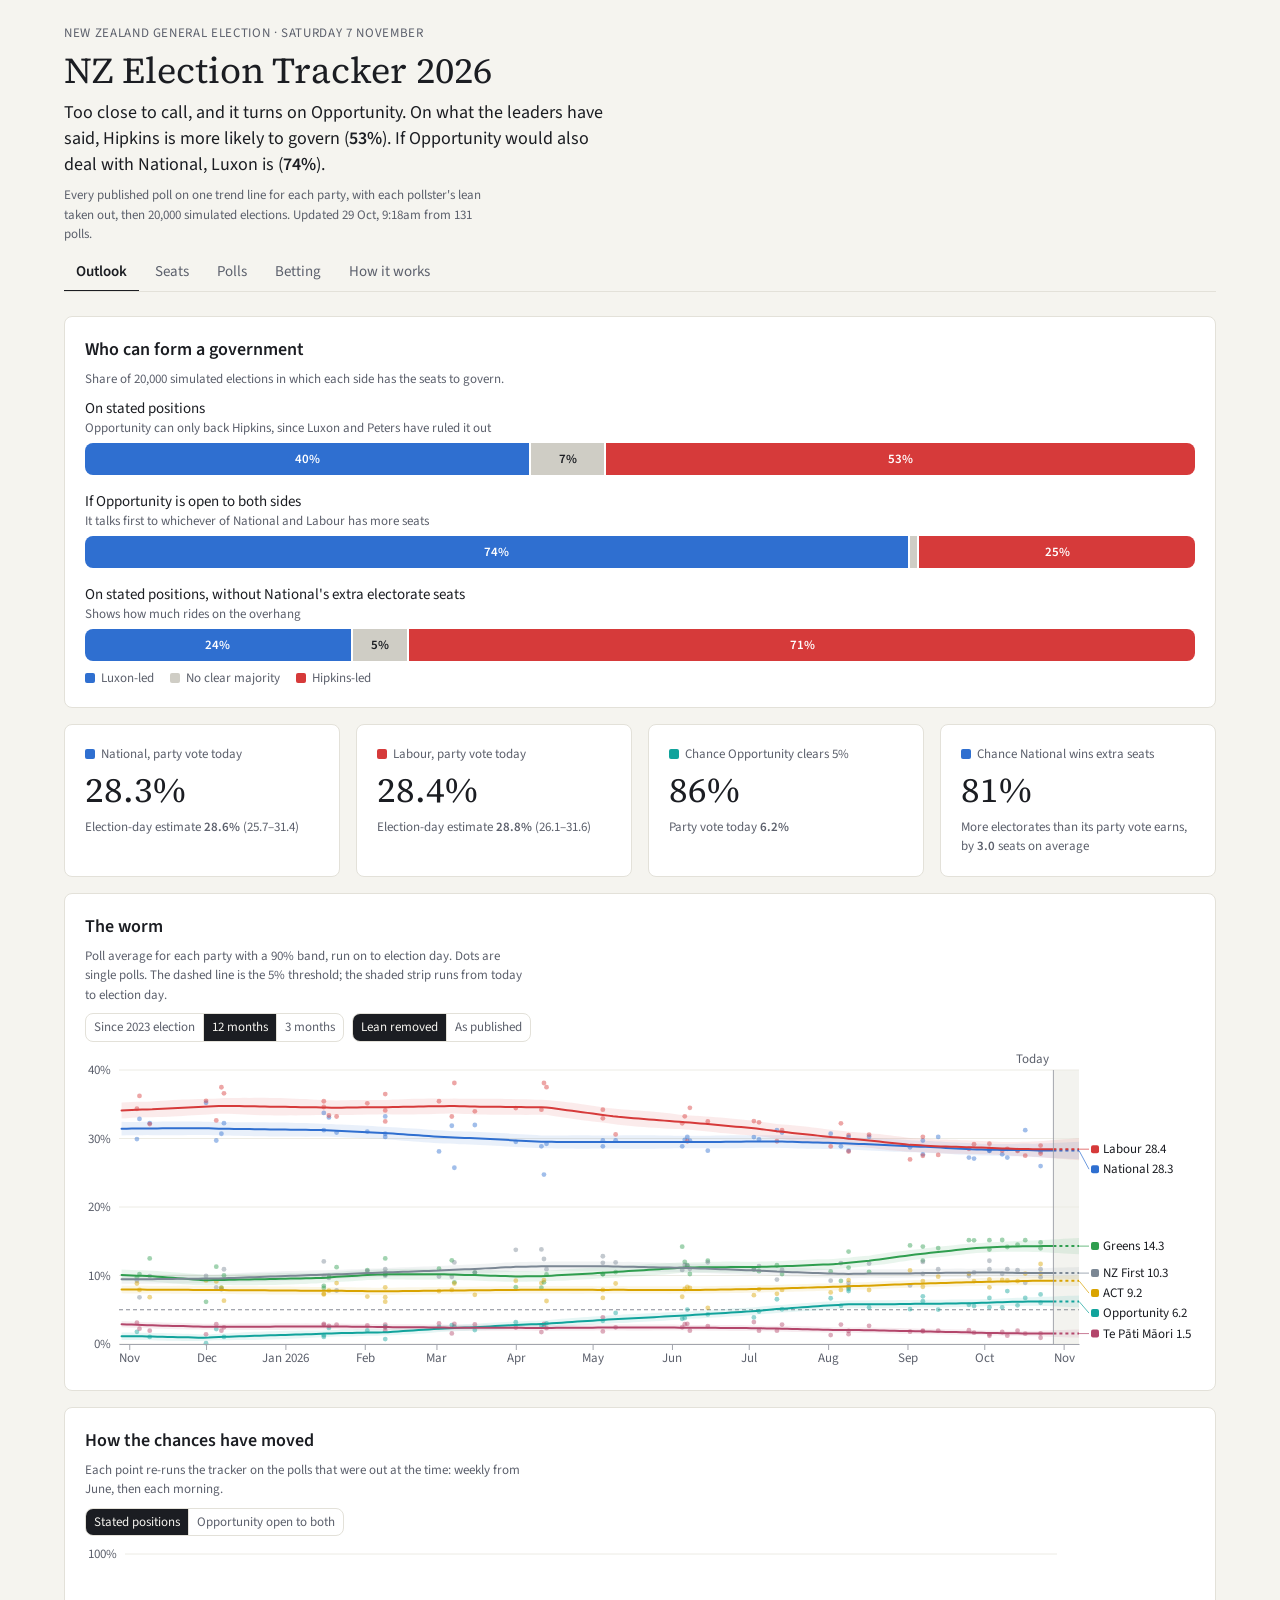
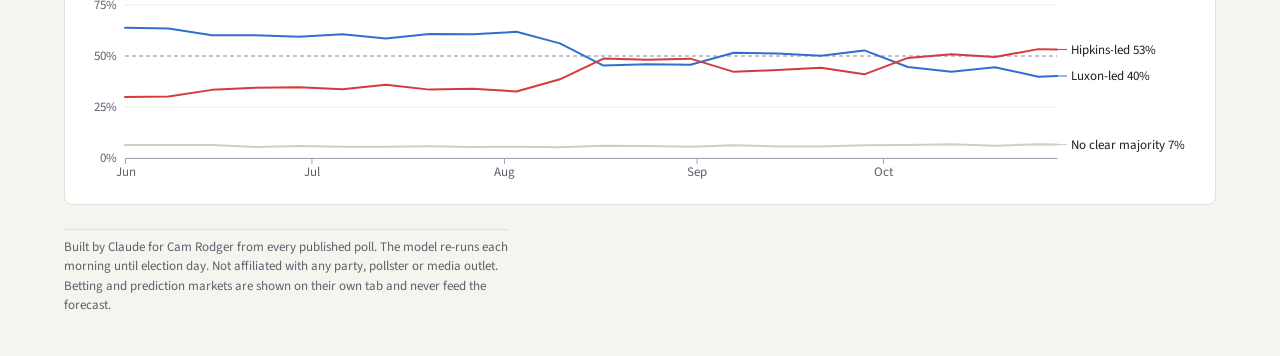
==== index.html @ 8f6030d0 "NZ Election Tracker 2026: standalone site Co-Authored-By: Claude Opus 5.5 <noreply@anthropic.com> Cl" ====
<!doctype html>
<html lang="en-NZ">
<head>
<meta charset="utf-8">
<meta name="viewport" content="width=device-width, initial-scale=1, viewport-fit=cover">
<title>NZ Election Tracker 2026</title>
<meta name="description" content="Every 2026 New Zealand poll on one trend line with each pollster's lean taken out, simulated seats including overhangs, and the chance each side can form a government.">
<meta property="og:title" content="NZ Election Tracker 2026">
<meta property="og:description" content="Every poll on one trend line, each pollster's lean taken out, and the chance each side can form a government.">
<meta property="og:type" content="website">
<meta name="theme-color" content="#f5f4ef" media="(prefers-color-scheme: light)">
<meta name="theme-color" content="#121316" media="(prefers-color-scheme: dark)">
<link rel="icon" href="favicon.svg" type="image/svg+xml">
<link rel="preload" href="assets/fonts/source-serif-4-latin-400-normal.woff2" as="font" type="font/woff2" crossorigin>
<link rel="stylesheet" href="assets/site.css">
</head>
<body>
<div class="nz">
  <header class="nz-head" id="top">
    <p class="nz-kicker">New Zealand general election · Saturday 7 November</p>
    <h1 class="nz-title">NZ Election Tracker 2026</h1>
    <p class="nz-take dash-skeleton" id="takeaway">
      <span data-tk="luxon" hidden>Luxon is favoured to stay prime minister, whichever way Opportunity goes.</span>
      <span data-tk="lean_l" hidden>Luxon is narrowly ahead, whichever way Opportunity goes.</span>
      <span data-tk="hipkins" hidden>Hipkins is favoured to become prime minister, whichever way Opportunity goes.</span>
      <span data-tk="lean_h" hidden>Hipkins is narrowly ahead, whichever way Opportunity goes.</span>
      <span data-tk="split_h" hidden>Too close to call, and it turns on Opportunity. On what the leaders have said, Hipkins is more likely to govern (<b data-draw="n" data-source="chances" data-field="chance" data-where="view=stated&amp;outcome=Hipkins-led" data-fmt="pct">—</b>). If Opportunity would also deal with National, Luxon is (<b data-draw="n" data-source="chances" data-field="chance" data-where="view=open&amp;outcome=Luxon-led" data-fmt="pct">—</b>).</span>
      <span data-tk="close" hidden>Neither side is clearly ahead.</span>
    </p>
    <p class="nz-meta">Every published poll on one trend line for each party, with each pollster's lean taken out, then <span data-draw="n" data-source="summary" data-field="value" data-where="metric=simulations" data-fmt="int">—</span> simulated elections. Updated <span data-draw="n" data-source="summary" data-field="value" data-where="metric=updated" data-fmt="text">—</span> from <span data-draw="n" data-source="summary" data-field="value" data-where="metric=polls_count" data-fmt="int">—</span> polls.</p>
    <nav class="nz-tabs" role="tablist" aria-label="Sections">
      <button type="button" role="tab" data-tab="outlook" aria-selected="true">Outlook</button>
      <button type="button" role="tab" data-tab="seats" aria-selected="false">Seats</button>
      <button type="button" role="tab" data-tab="polls" aria-selected="false">Polls</button>
      <button type="button" role="tab" data-tab="betting" aria-selected="false">Betting</button>
      <button type="button" role="tab" data-tab="method" aria-selected="false">How it works</button>
    </nav>
  </header>

  <section id="outlook" class="nz-panel" role="tabpanel" data-panel>
    <div class="nz-card" id="govern">
      <h2>Who can form a government</h2>
      <p class="nz-note">Share of <span data-draw="n" data-source="summary" data-field="value" data-where="metric=simulations" data-fmt="int">—</span> simulated elections in which each side has the seats to govern.</p>
      <div class="gb-rows">
        <div class="gb-row">
          <p class="gb-label">On stated positions<small>Opportunity can only back Hipkins, since Luxon and Peters have ruled it out</small></p>
          <div class="nz-chart ch-gb dash-skeleton" id="gb-stated" data-draw="govbar" data-view="stated" data-source="chances"></div>
        </div>
        <div class="gb-row">
          <p class="gb-label">If Opportunity is open to both sides<small>It talks first to whichever of National and Labour has more seats</small></p>
          <div class="nz-chart ch-gb dash-skeleton" id="gb-open" data-draw="govbar" data-view="open" data-source="chances"></div>
        </div>
        <div class="gb-row">
          <p class="gb-label">On stated positions, without National's extra electorate seats<small>Shows how much rides on the overhang</small></p>
          <div class="nz-chart ch-gb dash-skeleton" id="gb-nooverhang" data-draw="govbar" data-view="no_overhang" data-source="chances"></div>
        </div>
      </div>
      <p class="nz-legend"><span class="item"><span class="nz-sw" style="--c:var(--p-NAT)"></span>Luxon-led</span><span class="item"><span class="nz-sw"></span>No clear majority</span><span class="item"><span class="nz-sw" style="--c:var(--p-LAB)"></span>Hipkins-led</span></p>
    </div>

    <div class="nz-tiles">
      <div class="nz-card nz-tile" id="tile-nat">
        <p class="t-label"><span class="nz-sw" style="--c:var(--p-NAT)"></span><span>National, party vote today</span></p>
        <p class="t-num"><span data-draw="n" data-source="eday" data-field="now" data-where="party=NAT" data-fmt="share" data-fetchpriority="high">—</span></p>
        <p class="t-sub">Election-day estimate <b data-draw="n" data-source="eday" data-field="vote_mid" data-where="party=NAT" data-fmt="share">—</b> (<span data-draw="n" data-source="eday" data-field="vote_lo" data-where="party=NAT" data-fmt="dec1">—</span>–<span data-draw="n" data-source="eday" data-field="vote_hi" data-where="party=NAT" data-fmt="dec1">—</span>)</p>
      </div>
      <div class="nz-card nz-tile" id="tile-lab">
        <p class="t-label"><span class="nz-sw" style="--c:var(--p-LAB)"></span><span>Labour, party vote today</span></p>
        <p class="t-num"><span data-draw="n" data-source="eday" data-field="now" data-where="party=LAB" data-fmt="share" data-fetchpriority="high">—</span></p>
        <p class="t-sub">Election-day estimate <b data-draw="n" data-source="eday" data-field="vote_mid" data-where="party=LAB" data-fmt="share">—</b> (<span data-draw="n" data-source="eday" data-field="vote_lo" data-where="party=LAB" data-fmt="dec1">—</span>–<span data-draw="n" data-source="eday" data-field="vote_hi" data-where="party=LAB" data-fmt="dec1">—</span>)</p>
      </div>
      <div class="nz-card nz-tile" id="tile-top">
        <p class="t-label"><span class="nz-sw" style="--c:var(--p-OPP)"></span><span>Chance Opportunity clears <span data-draw="k" data-k="threshold" data-fmt="share0">—</span></span></p>
        <p class="t-num"><span data-draw="n" data-source="summary" data-field="value" data-where="metric=opp_over5" data-fmt="pct">—</span></p>
        <p class="t-sub">Party vote today <b data-draw="n" data-source="eday" data-field="now" data-where="party=OPP" data-fmt="share">—</b></p>
      </div>
      <div class="nz-card nz-tile" id="tile-overhang">
        <p class="t-label"><span class="nz-sw" style="--c:var(--p-NAT)"></span><span>Chance National wins extra seats</span></p>
        <p class="t-num"><span data-draw="n" data-source="summary" data-field="value" data-where="metric=nat_overhang_p" data-fmt="pct">—</span></p>
        <p class="t-sub">More electorates than its party vote earns, by <b data-draw="n" data-source="summary" data-field="value" data-where="metric=nat_overhang_mean" data-fmt="dec1">—</b> seats on average</p>
      </div>
    </div>

    <div class="nz-card" id="worm">
      <h2>The worm</h2>
      <p class="nz-note">Poll average for each party with a <span data-draw="k" data-k="band" data-fmt="pct">—</span> band, run on to election day. Dots are single polls. The dashed line is the <span data-draw="k" data-k="threshold" data-fmt="share0">—</span> threshold; the shaded strip runs from today to election day.</p>
      <div class="nz-ctrls">
        <div class="nz-seg" role="group" aria-label="Time range"><button type="button" data-set="range=all">Since 2023 election</button><button type="button" data-set="range=12m">12 months</button><button type="button" data-set="range=3m">3 months</button></div>
        <div class="nz-seg" role="group" aria-label="Poll dots"><button type="button" data-set="pollview=adjusted">Lean removed</button><button type="button" data-set="pollview=published">As published</button></div>
      </div>
      <div class="nz-chart ch-worm dash-skeleton" id="worm-chart" data-draw="worm" data-source="trend polls eday"></div>
    </div>

    <div class="nz-card" id="history">
      <h2>How the chances have moved</h2>
      <p class="nz-note">Each point re-runs the tracker on the polls that were out at the time: weekly from June, then each morning.</p>
      <div class="nz-ctrls">
        <div class="nz-seg" role="group" aria-label="View"><button type="button" data-set="hv=stated">Stated positions</button><button type="button" data-set="hv=open">Opportunity open to both</button></div>
      </div>
      <div class="nz-chart ch-hist dash-skeleton" id="history-chart" data-draw="hist" data-source="history"></div>
    </div>
  </section>

  <section id="seats" class="nz-panel" role="tabpanel" data-panel hidden>
    <div class="nz-grid">
      <div class="nz-card" id="party-seats">
        <h2>Seats each party wins</h2>
        <p class="nz-note">Most likely number, with the range that covers <span data-draw="k" data-k="band" data-fmt="pct">—</span> of simulations.</p>
        <div class="nz-chart ch-seats dash-skeleton" id="seats-chart" data-draw="seats" data-source="eday"></div>
        <p class="nz-note">National wins the most seats in <b data-draw="n" data-source="summary" data-field="value" data-where="metric=nat_most_seats" data-fmt="pct">—</b> of simulations and Labour in <b data-draw="n" data-source="summary" data-field="value" data-where="metric=lab_most_seats" data-fmt="pct">—</b>, yet National beats Labour on the party vote in only <b data-draw="n" data-source="summary" data-field="value" data-where="metric=nat_more_votes" data-fmt="pct">—</b>. Its electorate seats make the difference.</p>
      </div>
      <div class="nz-card" id="blocs">
        <h2>Can either side get to a majority?</h2>
        <p class="nz-note">Most likely seats for each side. The whisker covers <span data-draw="k" data-k="band" data-fmt="pct">—</span> of simulations; the dashed line is the most likely majority, <b data-draw="n" data-source="summary" data-field="value" data-where="metric=maj_mid" data-fmt="int">—</b> seats.</p>
        <div class="bloc-row">
          <p class="bloc-label">National, ACT and NZ First</p>
          <div class="nz-chart ch-bloc dash-skeleton" id="bloc-right" data-draw="bloc" data-side="right" data-source="summary"></div>
        </div>
        <div class="bloc-row">
          <p class="bloc-label">Labour, Greens and Te Pāti Māori, with Opportunity on top</p>
          <div class="nz-chart ch-bloc dash-skeleton" id="bloc-left" data-draw="bloc" data-side="left" data-source="summary"></div>
        </div>
        <p class="nz-note">National, ACT and NZ First have a majority on their own in <b data-draw="n" data-source="summary" data-field="value" data-where="metric=right_alone" data-fmt="pct">—</b> of simulations; Labour, the Greens and Te Pāti Māori in <b data-draw="n" data-source="summary" data-field="value" data-where="metric=left_alone" data-fmt="pct">—</b>. In <b data-draw="n" data-source="summary" data-field="value" data-where="metric=opp_decides" data-fmt="pct">—</b>, Opportunity's seats decide it.</p>
      </div>
    </div>

    <div class="nz-card" id="votes">
      <h2>Party vote on election day</h2>
      <p class="nz-note">Today's trend, then the election-day estimate, which adds what past polls have missed. Low and high cover <span data-draw="k" data-k="band" data-fmt="pct">—</span> of simulations.</p>
      <div class="nz-tw">
        <table class="nz-t t-votes" data-source="eday" data-row-key="party" data-need="vote_mid" data-sort="vote_mid:desc">
          <thead><tr><th data-field="name">Party</th><th data-field="now" data-fmt="share">Today</th><th data-field="vote_mid" data-fmt="share">Election day</th><th data-field="vote_lo" data-fmt="share">Low</th><th data-field="vote_hi" data-fmt="share">High</th><th data-field="seats_mid" data-fmt="int">Seats</th></tr></thead>
          <tbody data-draw="rows"></tbody>
        </table>
      </div>
    </div>

    <div class="nz-grid">
      <div class="nz-card" id="parliament">
        <h2>How big parliament could be</h2>
        <p class="nz-note">Most likely <b data-draw="n" data-source="summary" data-field="value" data-where="metric=total_mid" data-fmt="int">—</b> seats (<span data-draw="n" data-source="summary" data-field="value" data-where="metric=total_lo" data-fmt="int">—</span>–<span data-draw="n" data-source="summary" data-field="value" data-where="metric=total_hi" data-fmt="int">—</span>). Overhang seats add to the usual total, which lifts the number needed for a majority.</p>
        <div class="nz-chart ch-parl dash-skeleton" id="parliament-chart" data-draw="parl" data-source="parliament summary"></div>
      </div>
      <div class="nz-card" id="overhang">
        <h2>The overhang</h2>
        <p class="nz-text">National is on track to win <b data-draw="n" data-source="summary" data-field="value" data-where="metric=nat_elec_mid" data-fmt="int">—</b> electorates (<span data-draw="n" data-source="summary" data-field="value" data-where="metric=nat_elec_lo" data-fmt="int">—</span>–<span data-draw="n" data-source="summary" data-field="value" data-where="metric=nat_elec_hi" data-fmt="int">—</span>). In <b data-draw="n" data-source="summary" data-field="value" data-where="metric=nat_overhang_p" data-fmt="pct">—</b> of simulations that is more seats than its party vote earns. It keeps the extra seats, <b data-draw="n" data-source="summary" data-field="value" data-where="metric=nat_overhang_mean" data-fmt="dec1">—</b> on average, and parliament grows.</p>
        <p class="nz-text">Te Pāti Māori does the same in <b data-draw="n" data-source="summary" data-field="value" data-where="metric=tpm_overhang_p" data-fmt="pct">—</b> of simulations, by <b data-draw="n" data-source="summary" data-field="value" data-where="metric=tpm_overhang_mean" data-fmt="dec1">—</b> seats on average.</p>
        <p class="nz-text">It matters. On stated positions Luxon's chance is <b data-draw="n" data-source="chances" data-field="chance" data-where="view=stated&amp;outcome=Luxon-led" data-fmt="pct">—</b> with National's extra seats and <b data-draw="n" data-source="chances" data-field="chance" data-where="view=no_overhang&amp;outcome=Luxon-led" data-fmt="pct">—</b> without them.</p>
      </div>
    </div>

    <div class="nz-card" id="maori">
      <h2>Māori electorates</h2>
      <p class="nz-note">Chance each party wins the seat. No seat polls are published here, so these are the tracker's own judgement from the 2023 results, this year's candidates and local reporting, moved together with Te Pāti Māori's party vote.</p>
      <div class="nz-tw">
        <table class="nz-t t-maori" data-source="maori" data-row-key="seat">
          <thead><tr><th data-field="seat">Electorate</th><th data-field="TPM" data-fmt="pct">Te Pāti Māori</th><th data-field="LAB" data-fmt="pct">Labour</th><th data-field="GRN" data-fmt="pct">Greens</th><th data-field="TTT" data-fmt="pct">Te Tai Tokerau Party</th><th data-field="IND" data-fmt="pct">Independent</th></tr></thead>
          <tbody data-draw="rows"></tbody>
        </table>
      </div>
    </div>

    <div class="nz-card" id="close-seats">
      <h2>General electorates in play</h2>
      <p class="nz-note">Seats where National's chance of winning is between <span data-draw="k" data-k="close_lo" data-fmt="pct">—</span> and <span data-draw="k" data-k="close_hi" data-fmt="pct">—</span>. Each starts from its 2023 result and moves with the swing between National and Labour; a published local poll is blended in.</p>
      <div class="nz-tw">
        <table class="nz-t t-close" data-source="close_seats" data-row-key="seat">
          <thead><tr><th data-field="seat">Electorate</th><th data-field="held_2023">Won in 2023 by</th><th data-field="national_chance" data-fmt="pct">National's chance</th><th data-field="local_poll">Local poll</th></tr></thead>
          <tbody data-draw="rows"></tbody>
        </table>
      </div>
    </div>
  </section>

  <section id="polls" class="nz-panel" role="tabpanel" data-panel hidden>
    <div class="nz-card" id="latest">
      <h2>Latest polls</h2>
      <p class="nz-note">Party vote as published, before any lean is taken out. Where a sample size was not published, the tracker assumes <span data-draw="k" data-k="default_n" data-fmt="int">—</span>.</p>
      <div class="nz-tw">
        <table class="nz-t t-latest" data-source="latest" data-row-key="poll">
          <thead><tr><th data-field="pollster">Pollster</th><th data-field="fieldwork">Fieldwork</th><th data-field="sample" data-fmt="int">Sample</th><th data-field="NAT" data-fmt="num">Nat</th><th data-field="LAB" data-fmt="num">Lab</th><th data-field="GRN" data-fmt="num">Grn</th><th data-field="NZF" data-fmt="num">NZF</th><th data-field="ACT" data-fmt="num">ACT</th><th data-field="OPP" data-fmt="num">TOP</th><th data-field="TPM" data-fmt="num">TPM</th></tr></thead>
          <tbody data-draw="rows"></tbody>
        </table>
      </div>
    </div>
    <div class="nz-card" id="leans">
      <h2>How each pollster leans</h2>
      <p class="nz-note">Points each pollster runs above (+) or below (−) the others for each party, with recent polls counting more. These are taken out before a poll goes into the trend. Pollsters with few recent polls are pulled towards zero.</p>
      <div class="nz-tw">
        <table class="nz-t t-leans" data-source="leans_wide" data-row-key="pollster">
          <thead><tr><th data-field="pollster">Pollster</th><th data-field="NAT" data-fmt="signed">Nat</th><th data-field="LAB" data-fmt="signed">Lab</th><th data-field="GRN" data-fmt="signed">Grn</th><th data-field="NZF" data-fmt="signed">NZF</th><th data-field="ACT" data-fmt="signed">ACT</th><th data-field="OPP" data-fmt="signed">TOP</th><th data-field="recent_polls" data-fmt="int">Recent polls</th></tr></thead>
          <tbody data-draw="rows"></tbody>
        </table>
      </div>
    </div>
  </section>

  <section id="betting" class="nz-panel" role="tabpanel" data-panel hidden>
    <div class="nz-card" id="markets">
      <h2>Betting and prediction markets</h2>
      <p class="nz-text">Kept apart from the forecast and never blended into it. A price counts here only if it is a bookmaker's fixed-odds price, with the bookmaker's margin taken out, or a prediction market or exchange with at least <b data-draw="k" data-k="min_traded" data-fmt="usd">—</b> traded and no more than <b data-draw="k" data-k="max_gap" data-fmt="int">—</b> cents between the buy and sell price.</p>
      <p class="nz-text" data-mk="none" hidden>Nothing checked passes that test yet, so there is no market price to set against the tracker. The thin markets are listed so you can see what people are posting, but they are not used.</p>
      <p class="nz-text" data-mk="some" hidden><b data-draw="n" data-source="market_count" data-field="counted" data-fmt="int">—</b> of the markets checked pass that test and are marked as counted below. The rest are listed but not used.</p>
      <div class="nz-tw">
        <table class="nz-t t-markets" data-source="markets" data-row-key="market,venue">
          <thead><tr><th data-field="market">Market</th><th data-field="venue">Where</th><th data-field="reading">Reading</th><th data-field="traded_usd" data-fmt="usd">Traded</th><th data-field="counted">Counted</th><th data-field="reason">Why</th><th data-field="checked" data-fmt="date">Checked</th></tr></thead>
          <tbody data-draw="rows"></tbody>
        </table>
      </div>
    </div>
  </section>

  <section id="method" class="nz-panel" role="tabpanel" data-panel hidden>
    <div class="nz-card" id="how">
      <h2>How the tracker works</h2>
      <ol class="nz-steps">
        <li><h3>Every poll goes in</h3><p>All published party-vote polls since the 2023 election: 1News-Verian, RNZ-Reid Research, Taxpayers' Union-Curia, Roy Morgan, Talbot Mills, The Post-Freshwater and Anacta. A poll is placed at the middle of its fieldwork, and bigger samples count for a little more.</p></li>
        <li><h3>Each pollster's lean comes out</h3><p>Every pollster runs a little high or low for some parties. The tracker measures each one against the others over the past 16 months, with recent polls counting more, and takes it out. The middle is set mainly by 1News-Verian, RNZ-Reid Research and Curia, with the others counting for a little less, so no single pollster decides where the line sits.</p></li>
        <li><h3>One line per party</h3><p>Each party's support is treated as something that drifts from day to day. The tracker draws the line that best fits every poll at once, and how fast a party's support has really been moving decides how hard one new poll can pull the line. The band shows how sure it is.</p></li>
        <li><h3>Allowing for the polls being wrong together</h3><p>In 2017, 2020 and 2023 the final polls as a group missed some parties by a few points, and the Greens tended to poll above their result. The election-day estimates build in misses of that size, shared by every pollster, plus a small correction for the Greens. A miss for National tends to come with the opposite miss for Labour.</p></li>
        <li><h3>Running the election</h3><p>The tracker then runs the election <span data-draw="n" data-source="summary" data-field="value" data-where="metric=simulations" data-fmt="int">—</span> times. Each run draws a party vote for every party, settles the electorates, applies the <span data-draw="k" data-k="threshold" data-fmt="share0">—</span> threshold (a party that wins an electorate is in regardless), shares out the seats with the Sainte-Laguë formula the Electoral Commission uses, and keeps any overhang seats.</p></li>
        <li><h3>Electorates</h3><p>Each general electorate starts from its 2023 result and moves with the national swing between National and Labour, with room for local surprises. Where a local poll has been published (Hutt South, Ōtaki, Waitaki, West Coast-Tasman, Mount Albert, Auckland Central) it is blended in. Auckland Central is treated as National against the Greens. The Māori electorates use the tracker's own judgement, since no seat polls are published there.</p></li>
        <li><h3>Who can govern</h3><p>National, ACT and NZ First are counted as one side; Labour, the Greens and Te Pāti Māori as the other. Luxon and Peters have both ruled out working with Opportunity, so on stated positions Opportunity can only help Hipkins. The second view relaxes that: Opportunity talks first to whichever of National and Labour has more seats. The third view is the first with National's extra electorate seats taken away, to show how much rides on them.</p></li>
        <li><h3>What it cannot see</h3><p>A late swing after the last polls, a big change in who turns out, and coalition talks that break from what the leaders have said. The electorate part is the simplest piece: it works from 2023 margins, and the redrawn boundaries for this election move some seats in ways it only roughly allows for.</p></li>
      </ol>
    </div>
    <div class="nz-card" id="sources">
      <h2>Sources</h2>
      <ul class="nz-links">
        <li><a href="https://en.wikipedia.org/wiki/Opinion_polling_for_the_2026_New_Zealand_general_election" target="_blank" rel="noopener">Opinion polling for the 2026 New Zealand general election</a>, checked against each pollster's release as reported by 1News, RNZ, The Post, the Taxpayers' Union, Roy Morgan and Talbot Mills.</li>
        <li><a href="https://www.electionresults.govt.nz/electionresults_2023/" target="_blank" rel="noopener">2023 general election official results</a>, Electoral Commission.</li>
        <li>Market prices from the Polymarket and Kalshi market pages, on the date shown against each.</li>
      </ul>
    </div>
  </section>

  <footer class="nz-foot">
    <p>Built by Claude for Cam Rodger from every published poll. The model re-runs each morning until election day. Not affiliated with any party, pollster or media outlet. Betting and prediction markets are shown on their own tab and never feed the forecast.</p>
  </footer>
</div>

<script src="assets/d3.min.js"></script>
<script src="assets/dash.js"></script>
<script src="assets/page.js"></script>
</body>
</html>
---- assets/site.css ----
@font-face{font-family:"Source Sans 3";font-style:normal;font-weight:400;font-display:swap;src:url(fonts/source-sans-3-latin-400-normal.woff2) format("woff2");unicode-range:U+0000-00FF,U+0131,U+0152-0153,U+02BB-02BC,U+02C6,U+02DA,U+02DC,U+0304,U+0308,U+0329,U+2000-206F,U+2074,U+20AC,U+2122,U+2191,U+2193,U+2212,U+2215,U+FEFF,U+FFFD}
@font-face{font-family:"Source Sans 3";font-style:normal;font-weight:400;font-display:swap;src:url(fonts/source-sans-3-latin-ext-400-normal.woff2) format("woff2");unicode-range:U+0100-02AF,U+0304,U+0308,U+0329,U+1E00-1E9F,U+1EF2-1EFF,U+2020,U+20A0-20AB,U+20AD-20C0,U+2113,U+2C60-2C7F,U+A720-A7FF}
@font-face{font-family:"Source Sans 3";font-style:normal;font-weight:600;font-display:swap;src:url(fonts/source-sans-3-latin-600-normal.woff2) format("woff2");unicode-range:U+0000-00FF,U+0131,U+0152-0153,U+02BB-02BC,U+02C6,U+02DA,U+02DC,U+0304,U+0308,U+0329,U+2000-206F,U+2074,U+20AC,U+2122,U+2191,U+2193,U+2212,U+2215,U+FEFF,U+FFFD}
@font-face{font-family:"Source Sans 3";font-style:normal;font-weight:600;font-display:swap;src:url(fonts/source-sans-3-latin-ext-600-normal.woff2) format("woff2");unicode-range:U+0100-02AF,U+0304,U+0308,U+0329,U+1E00-1E9F,U+1EF2-1EFF,U+2020,U+20A0-20AB,U+20AD-20C0,U+2113,U+2C60-2C7F,U+A720-A7FF}
@font-face{font-family:"Source Serif 4";font-style:normal;font-weight:400;font-display:swap;src:url(fonts/source-serif-4-latin-400-normal.woff2) format("woff2");unicode-range:U+0000-00FF,U+0131,U+0152-0153,U+02BB-02BC,U+02C6,U+02DA,U+02DC,U+0304,U+0308,U+0329,U+2000-206F,U+2074,U+20AC,U+2122,U+2191,U+2193,U+2212,U+2215,U+FEFF,U+FFFD}
@font-face{font-family:"Source Serif 4";font-style:normal;font-weight:400;font-display:swap;src:url(fonts/source-serif-4-latin-ext-400-normal.woff2) format("woff2");unicode-range:U+0100-02AF,U+0304,U+0308,U+0329,U+1E00-1E9F,U+1EF2-1EFF,U+2020,U+20A0-20AB,U+20AD-20C0,U+2113,U+2C60-2C7F,U+A720-A7FF}

:root{
  --font-sans:"Source Sans 3",system-ui,-apple-system,"Segoe UI",Roboto,sans-serif;
  --font-serif:"Source Serif 4",Georgia,"Times New Roman",serif;
  --cds-font-size-caption:.8125rem;--cds-font-size-body:.9375rem;--cds-font-size-heading:1.125rem;--cds-font-size-title:1.75rem;
  --cds-font-weight-medium:600;
  --cds-gap-xs:4px;--cds-gap-sm:8px;--cds-gap-md:16px;--cds-gap-lg:24px;--cds-gap-xl:40px;
  --cds-pad-xs:4px;--cds-pad-sm:8px;--cds-pad-md:12px;--cds-pad-lg:20px;--cds-pad-xl:32px;
  --cds-radius:8px;--cds-dur-slow:.3s;
  --color-bg:#f5f4ef;--color-panel:#ffffff;--color-fg:#1b1d22;--color-fg-muted:#5c606c;--color-border-line:#e3e1d9;--color-bad:#c0392b;
  --cds-chart-grid:#ecebe4;--cds-chart-axis:#a3a5ad;--cds-chart-reference:#868a94;--cds-chart-muted:#cfcdc5;
  --cds-surface-popover:#ffffff;--cds-border:#dad8cf;--cds-shadow-popover:0 6px 20px rgba(20,22,30,.12);--cds-text-secondary:#5c606c;
  --skel:#e9e7e0;
  color-scheme:light;
}
@media (prefers-color-scheme:dark){:root:not([data-theme="light"]){--color-bg:#121316;--color-panel:#1a1c20;--color-fg:#ebeae6;--color-fg-muted:#a1a4ad;--color-border-line:#2b2e34;--color-bad:#e5675a;
  --cds-chart-grid:#25282d;--cds-chart-axis:#5f636c;--cds-chart-reference:#7e828b;--cds-chart-muted:#4a4d55;
  --cds-surface-popover:#23262b;--cds-border:#363940;--cds-shadow-popover:0 6px 20px rgba(0,0,0,.5);--cds-text-secondary:#a1a4ad;
  --skel:#26292e;color-scheme:dark}}
:root[data-theme="dark"]{--color-bg:#121316;--color-panel:#1a1c20;--color-fg:#ebeae6;--color-fg-muted:#a1a4ad;--color-border-line:#2b2e34;--color-bad:#e5675a;
  --cds-chart-grid:#25282d;--cds-chart-axis:#5f636c;--cds-chart-reference:#7e828b;--cds-chart-muted:#4a4d55;
  --cds-surface-popover:#23262b;--cds-border:#363940;--cds-shadow-popover:0 6px 20px rgba(0,0,0,.5);--cds-text-secondary:#a1a4ad;
  --skel:#26292e;color-scheme:dark}
*,*::before,*::after{box-sizing:border-box}
html{-webkit-text-size-adjust:100%}
body{margin:0;background:var(--color-bg);color:var(--color-fg);font-family:var(--font-sans);font-size:var(--cds-font-size-body);line-height:1.4;
  padding-block:max(24px,env(safe-area-inset-top,0px)) max(40px,env(safe-area-inset-bottom,0px));
  padding-left:max(16px,env(safe-area-inset-left,0px));padding-right:max(16px,env(safe-area-inset-right,0px))}
@media (min-width:720px){body{padding-left:max(32px,env(safe-area-inset-left,0px));padding-right:max(32px,env(safe-area-inset-right,0px))}}
[hidden]{display:none!important}
img,svg{max-width:100%}
.dash-skeleton{color:transparent!important;background:var(--skel);border-radius:6px;animation:nz-pulse 1.4s ease-in-out infinite}
span.dash-skeleton,b.dash-skeleton{display:inline-block;min-width:2.6em;line-height:1}
p.nz-take.dash-skeleton{display:block;max-width:28em;height:1.45em}
.nz-chart.dash-skeleton{border-radius:var(--cds-radius)}
@keyframes nz-pulse{0%,100%{opacity:1}50%{opacity:.55}}
@media (prefers-reduced-motion:reduce){.dash-skeleton{animation:none}}
.nz-foot{font-size:var(--cds-font-size-caption);color:var(--color-fg-muted);line-height:1.5;max-width:74ch;padding-top:var(--cds-gap-sm);border-top:1px solid var(--color-border-line)}
.nz-foot a{color:inherit}

.nz{--p-NAT:#2f6fd0;--p-LAB:#d63a3a;--p-GRN:#2f9e4f;--p-NZF:#7b8794;--p-ACT:#d9a300;--p-OPP:#11a39c;--p-TPM:#b3466b;
  max-width:72rem;margin-inline:auto;display:grid;gap:var(--cds-gap-lg);font-family:var(--font-sans);color:var(--color-fg);font-variant-numeric:tabular-nums}
.nz p{margin:0}
.nz.nz :is(b,strong){font-weight:var(--cds-font-weight-medium)}
.nz-head{display:grid;gap:var(--cds-gap-sm)}
.nz-kicker{font-size:var(--cds-font-size-caption);color:var(--color-fg-muted);letter-spacing:.05em;text-transform:uppercase}
.nz-title{margin:0;font-family:var(--font-serif);font-weight:400;font-size:calc(var(--cds-font-size-title) * 1.3);line-height:1.15;text-wrap:balance}
.nz-take{font-size:var(--cds-font-size-heading);line-height:1.45;max-width:62ch;text-wrap:pretty;min-height:1.45em}
.nz-meta{font-size:var(--cds-font-size-caption);color:var(--color-fg-muted);max-width:72ch;line-height:1.5}
.nz-tabs{display:flex;gap:var(--cds-gap-xs);border-bottom:1px solid var(--color-border-line);overflow-x:auto;scrollbar-width:none}
.nz-tabs button{appearance:none;background:none;border:0;border-bottom:2px solid transparent;margin-bottom:-1px;padding:var(--cds-pad-sm) var(--cds-pad-md);font:inherit;font-size:var(--cds-font-size-body);color:var(--color-fg-muted);cursor:pointer;white-space:nowrap}
.nz-tabs button[aria-selected="true"]{color:var(--color-fg);border-bottom-color:var(--color-fg);font-weight:var(--cds-font-weight-medium)}
.nz-panel{display:grid;gap:var(--cds-gap-md);min-width:0}
.nz-card{background:var(--color-panel);border:1px solid var(--color-border-line);border-radius:var(--cds-radius);padding:var(--cds-pad-lg);display:grid;gap:var(--cds-gap-sm);align-content:start;min-width:0}
.nz-card h2{margin:0;font-size:var(--cds-font-size-heading);font-weight:var(--cds-font-weight-medium);text-wrap:balance}
.nz-note{font-size:var(--cds-font-size-caption);color:var(--color-fg-muted);max-width:74ch;line-height:1.5}
.nz-text{font-size:var(--cds-font-size-body);line-height:1.55;max-width:68ch}
.nz-grid{display:grid;grid-template-columns:repeat(auto-fit,minmax(min(100%,22rem),1fr));gap:var(--cds-gap-md)}
.nz-tiles{display:grid;grid-template-columns:repeat(auto-fit,minmax(min(100%,10.5rem),1fr));gap:var(--cds-gap-md)}
.nz-tile .t-label{font-size:var(--cds-font-size-caption);color:var(--color-fg-muted);display:flex;align-items:center;gap:6px}
.nz-tile .t-num{font-family:var(--font-serif);font-weight:400;font-size:calc(var(--cds-font-size-title) * 1.25);line-height:1.1}
.nz-tile .t-sub{font-size:var(--cds-font-size-caption);color:var(--color-fg-muted);line-height:1.45}
.nz-sw{display:inline-block;width:10px;height:10px;border-radius:2px;background:var(--c,var(--cds-chart-muted));flex:none}
.nz-legend{display:flex;flex-wrap:wrap;gap:var(--cds-gap-xs) var(--cds-gap-md);font-size:var(--cds-font-size-caption);color:var(--color-fg-muted)}
.nz-legend .item{display:inline-flex;align-items:center;gap:6px}
.nz-ctrls{display:flex;flex-wrap:wrap;gap:var(--cds-gap-sm)}
.nz-seg{display:inline-flex;border:1px solid var(--color-border-line);border-radius:var(--cds-radius);overflow:hidden;max-width:100%}
.nz-seg button{appearance:none;border:0;background:none;font:inherit;font-size:var(--cds-font-size-caption);padding:var(--cds-pad-xs) var(--cds-pad-sm);color:var(--color-fg-muted);cursor:pointer;white-space:nowrap}
.nz-seg button+button{border-left:1px solid var(--color-border-line)}
.nz-seg button[aria-pressed="true"]{background:var(--color-fg);color:var(--color-bg)}
.nz-chart{position:relative;min-width:0}
.ch-worm{min-height:320px}.ch-hist{min-height:240px}.ch-parl{min-height:200px}.ch-bloc{min-height:46px}.ch-gb{min-height:32px}.ch-seats{min-height:270px}
.nz-svg{display:block}
.nz-svg text{font-size:var(--cds-font-size-caption)}
.nz-svg text.tick{fill:var(--color-fg-muted)}
.nz-svg text.lbl{fill:var(--color-fg)}
.nz-svg text.lbl-m{fill:var(--color-fg-muted)}
.nz .tt{position:absolute;pointer-events:none;z-index:3;background:var(--cds-surface-popover);border:1px solid var(--cds-border);border-radius:var(--cds-radius);box-shadow:var(--cds-shadow-popover);padding:var(--cds-pad-xs) var(--cds-pad-sm);font-size:var(--cds-font-size-caption);white-space:nowrap;display:grid;gap:2px}
.nz .tt[hidden]{display:none}
.nz .tt-h{color:var(--cds-text-secondary)}
.nz .tt-r{display:flex;align-items:center;gap:6px}
.nz .tt-sw{width:8px;height:8px;border-radius:2px;flex:none}
.nz .tt-v{margin-left:auto;padding-left:12px;font-weight:var(--cds-font-weight-medium)}
.nz-failed{display:flex;align-items:center;justify-content:center;gap:8px;min-height:inherit;height:100%;color:var(--color-fg-muted);font-size:var(--cds-font-size-caption)}
.nz-dot{width:.375rem;height:.375rem;border-radius:50%;background:var(--color-bad);flex:none}
.gb-rows{display:grid;gap:var(--cds-gap-md)}
.gb-row{display:grid;gap:6px}
.gb-label{font-size:var(--cds-font-size-body)}
.gb-label small{display:block;font-size:var(--cds-font-size-caption);color:var(--color-fg-muted)}
.gb{display:flex;gap:2px;height:32px;border-radius:var(--cds-radius);overflow:hidden}
.gb-seg{flex:0 1 auto;display:flex;align-items:center;justify-content:center;min-width:0;overflow:hidden;font-size:var(--cds-font-size-caption);font-weight:var(--cds-font-weight-medium)}
.seg-l{background:var(--p-NAT);color:#fff}.seg-h{background:var(--p-LAB);color:#fff}.seg-s{background:var(--cds-chart-muted);color:var(--color-fg)}
.bloc-row{display:grid;gap:4px}
.bloc-label{font-size:var(--cds-font-size-body)}
.nz-tw{overflow-x:auto;min-width:0}
.nz-t{border-collapse:collapse;width:100%;font-size:var(--cds-font-size-caption)}
.nz-t th{font-weight:var(--cds-font-weight-medium);color:var(--color-fg-muted);text-align:left;padding:6px 10px;border-bottom:1px solid var(--color-border-line);white-space:nowrap}
.nz-t td{padding:6px 10px;border-bottom:1px solid var(--color-border-line);white-space:nowrap}
.nz-t tbody tr:last-child td{border-bottom:0}
.nz-t th:first-child,.nz-t td:first-child{padding-left:0}
.t-latest :is(th,td):nth-child(n+3),.t-leans :is(th,td):nth-child(n+2),.t-votes :is(th,td):nth-child(n+2),.t-maori :is(th,td):nth-child(n+2),.t-close :is(th,td):nth-child(3),.t-markets :is(th,td):nth-child(4){text-align:right}
.t-markets td:nth-child(3){white-space:normal;min-width:9rem}
.t-markets td:nth-child(6){white-space:normal;min-width:16rem}
.t-close td:nth-child(4){white-space:normal;min-width:10rem}
.nz-steps{margin:0;padding-left:1.25rem;display:grid;gap:var(--cds-gap-md);max-width:70ch}
.nz-steps h3{margin:0 0 4px;font-size:var(--cds-font-size-body);font-weight:var(--cds-font-weight-medium)}
.nz-steps p{font-size:var(--cds-font-size-body);line-height:1.55}
.nz-links{margin:0;padding-left:1.25rem;display:grid;gap:6px;font-size:var(--cds-font-size-body);line-height:1.5}
.nz-links a{color:inherit}
.nz [data-dash-source-state=empty]{color:transparent}
.nz [data-dash-source-state=refreshing]{opacity:.5;transition:opacity var(--cds-dur-slow)}

@media (max-width:520px){
  .nz-tabs button{padding:var(--cds-pad-sm) 7px}
  .nz-card{padding:var(--cds-pad-lg) var(--cds-pad-md)}
}
@media (max-width:640px){
  .t-markets thead{display:none}
  .t-markets,.t-markets tbody,.t-markets tr{display:block;width:100%}
  .t-markets tr{padding:10px 0;border-bottom:1px solid var(--color-border-line)}
  .t-markets tbody tr:last-child{border-bottom:0}
  .t-markets td{display:grid;grid-template-columns:5.5rem minmax(0,1fr);gap:8px;border:0;padding:2px 0;white-space:normal;min-width:0!important;text-align:left!important}
  .t-markets td::before{color:var(--color-fg-muted)}
  .t-markets td:nth-child(1){display:block;font-weight:var(--cds-font-weight-medium);font-size:var(--cds-font-size-body);padding-bottom:4px}
  .t-markets td:nth-child(2)::before{content:"Where"}
  .t-markets td:nth-child(3)::before{content:"Reading"}
  .t-markets td:nth-child(4)::before{content:"Traded"}
  .t-markets td:nth-child(5)::before{content:"Counted"}
  .t-markets td:nth-child(6)::before{content:"Why"}
  .t-markets td:nth-child(7)::before{content:"Checked"}
}
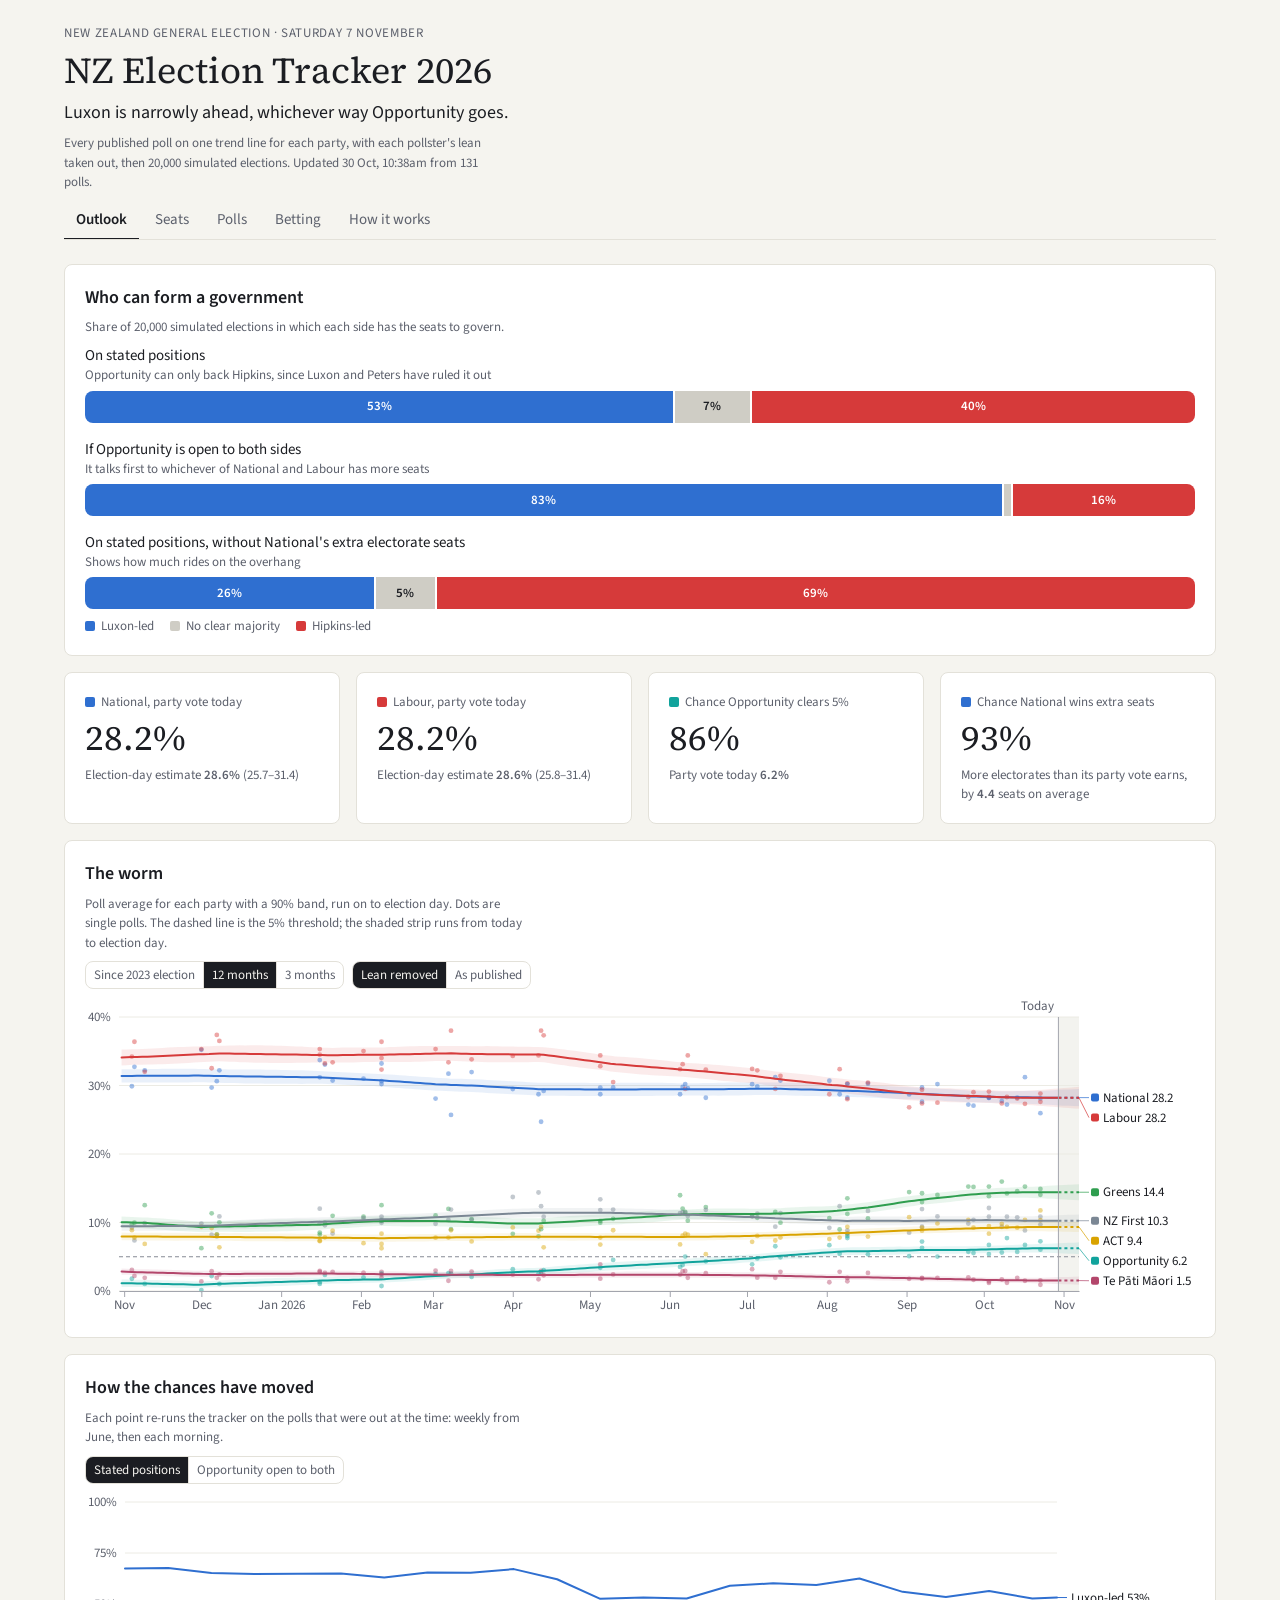
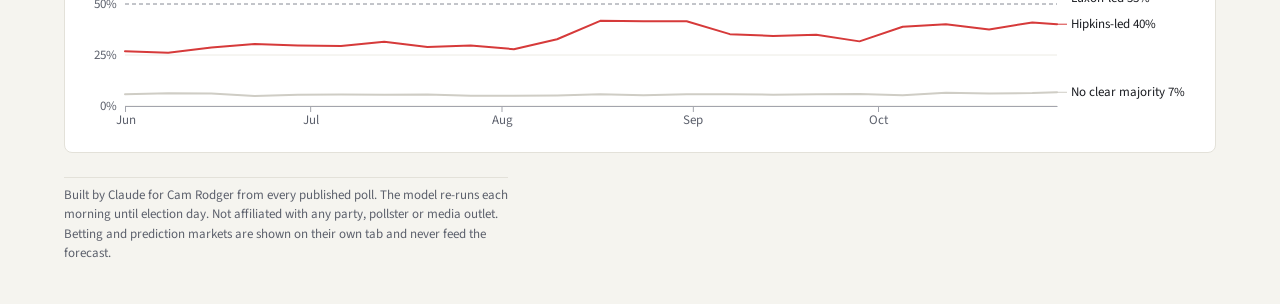
==== commit 395321c0: "Seat-by-seat update: 2025 boundaries, candidate changes, Tamaki, Maori seat polls - General electora" ====
--- a/index.html
+++ b/index.html
@@ -151,7 +151,7 @@
 
     <div class="nz-card" id="maori">
       <h2>Māori electorates</h2>
-      <p class="nz-note">Chance each party wins the seat. No seat polls are published here, so these are the tracker's own judgement from the 2023 results, this year's candidates and local reporting, moved together with Te Pāti Māori's party vote.</p>
+      <p class="nz-note">Chance each party wins the seat, from the Whakaata Māori–Curia seat polls taken between late September and mid October and the news since, moved together with Te Pāti Māori's party vote. In Tāmaki Makaurau, Labour's Kerrin Leoni quit as the party's candidate on 23 October after the poll had her two points behind Oriini Kaipara; her name stays on the ballot.</p>
       <div class="nz-tw">
         <table class="nz-t t-maori" data-source="maori" data-row-key="seat">
           <thead><tr><th data-field="seat">Electorate</th><th data-field="TPM" data-fmt="pct">Te Pāti Māori</th><th data-field="LAB" data-fmt="pct">Labour</th><th data-field="GRN" data-fmt="pct">Greens</th><th data-field="TTT" data-fmt="pct">Te Tai Tokerau Party</th><th data-field="IND" data-fmt="pct">Independent</th></tr></thead>
@@ -162,10 +162,10 @@
 
     <div class="nz-card" id="close-seats">
       <h2>General electorates in play</h2>
-      <p class="nz-note">Seats where National's chance of winning is between <span data-draw="k" data-k="close_lo" data-fmt="pct">—</span> and <span data-draw="k" data-k="close_hi" data-fmt="pct">—</span>. Each starts from its 2023 result and moves with the swing between National and Labour; a published local poll is blended in.</p>
+      <p class="nz-note">Seats where National's chance of winning is between <span data-draw="k" data-k="close_lo" data-fmt="pct">—</span> and <span data-draw="k" data-k="close_hi" data-fmt="pct">—</span>. Each starts from who would have won it in 2023 on this year's boundaries, allows for MPs standing down, and moves with the swing between National and Labour; a published local poll is blended in. Tāmaki is National against ACT now Brooke van Velden has stood down.</p>
       <div class="nz-tw">
         <table class="nz-t t-close" data-source="close_seats" data-row-key="seat">
-          <thead><tr><th data-field="seat">Electorate</th><th data-field="held_2023">Won in 2023 by</th><th data-field="national_chance" data-fmt="pct">National's chance</th><th data-field="local_poll">Local poll</th></tr></thead>
+          <thead><tr><th data-field="seat">Electorate</th><th data-field="held_2023">2023 winner, new boundaries</th><th data-field="national_chance" data-fmt="pct">National's chance</th><th data-field="local_poll">Local poll</th></tr></thead>
           <tbody data-draw="rows"></tbody>
         </table>
       </div>
@@ -214,14 +214,14 @@
     <div class="nz-card" id="how">
       <h2>How the tracker works</h2>
       <ol class="nz-steps">
-        <li><h3>Every poll goes in</h3><p>All published party-vote polls since the 2023 election: 1News-Verian, RNZ-Reid Research, Taxpayers' Union-Curia, Roy Morgan, Talbot Mills, The Post-Freshwater and Anacta. A poll is placed at the middle of its fieldwork, and bigger samples count for a little more.</p></li>
+        <li><h3>Every poll goes in</h3><p>All published party-vote polls since the 2023 election: 1News-Verian, RNZ-Reid Research, Taxpayers' Union-Curia, Roy Morgan, The Post-Freshwater and Anacta (Talbot Mills until it was renamed in September). A poll is placed at the middle of its fieldwork, and bigger samples count for a little more.</p></li>
         <li><h3>Each pollster's lean comes out</h3><p>Every pollster runs a little high or low for some parties. The tracker measures each one against the others over the past 16 months, with recent polls counting more, and takes it out. The middle is set mainly by 1News-Verian, RNZ-Reid Research and Curia, with the others counting for a little less, so no single pollster decides where the line sits.</p></li>
         <li><h3>One line per party</h3><p>Each party's support is treated as something that drifts from day to day. The tracker draws the line that best fits every poll at once, and how fast a party's support has really been moving decides how hard one new poll can pull the line. The band shows how sure it is.</p></li>
         <li><h3>Allowing for the polls being wrong together</h3><p>In 2017, 2020 and 2023 the final polls as a group missed some parties by a few points, and the Greens tended to poll above their result. The election-day estimates build in misses of that size, shared by every pollster, plus a small correction for the Greens. A miss for National tends to come with the opposite miss for Labour.</p></li>
         <li><h3>Running the election</h3><p>The tracker then runs the election <span data-draw="n" data-source="summary" data-field="value" data-where="metric=simulations" data-fmt="int">—</span> times. Each run draws a party vote for every party, settles the electorates, applies the <span data-draw="k" data-k="threshold" data-fmt="share0">—</span> threshold (a party that wins an electorate is in regardless), shares out the seats with the Sainte-Laguë formula the Electoral Commission uses, and keeps any overhang seats.</p></li>
-        <li><h3>Electorates</h3><p>Each general electorate starts from its 2023 result and moves with the national swing between National and Labour, with room for local surprises. Where a local poll has been published (Hutt South, Ōtaki, Waitaki, West Coast-Tasman, Mount Albert, Auckland Central) it is blended in. Auckland Central is treated as National against the Greens. The Māori electorates use the tracker's own judgement, since no seat polls are published there.</p></li>
+        <li><h3>Electorates</h3><p>Each general electorate starts from who would have won it in 2023 on the new boundaries drawn in 2025, using The Tally Room's estimates where they are published and the tracker's own estimates for the two new Wellington seats, Kapiti and Kenepuru. A party whose MP is standing down loses about two points, and National MPs first elected in 2023 get a smaller lift. Each seat then moves with the national swing between National and Labour, with room for local surprises. Where a local poll has been published (Hutt South, Kapiti, Waitaki, West Coast-Tasman, Mount Albert, Auckland Central) it is blended in. Auckland Central is treated as National against the Greens, and Tāmaki as National against ACT. The Māori electorates follow the Whakaata Māori–Curia seat polls and the news since.</p></li>
         <li><h3>Who can govern</h3><p>National, ACT and NZ First are counted as one side; Labour, the Greens and Te Pāti Māori as the other. Luxon and Peters have both ruled out working with Opportunity, so on stated positions Opportunity can only help Hipkins. The second view relaxes that: Opportunity talks first to whichever of National and Labour has more seats. The third view is the first with National's extra electorate seats taken away, to show how much rides on them.</p></li>
-        <li><h3>What it cannot see</h3><p>A late swing after the last polls, a big change in who turns out, and coalition talks that break from what the leaders have said. The electorate part is the simplest piece: it works from 2023 margins, and the redrawn boundaries for this election move some seats in ways it only roughly allows for.</p></li>
+        <li><h3>What it cannot see</h3><p>A late swing after the last polls, a big change in who turns out, and coalition talks that break from what the leaders have said. The electorate part is the simplest piece: most seats have no poll, so they rest on the 2023 result and the national swing, and that drives how many extra seats National is likely to win.</p></li>
       </ol>
     </div>
     <div class="nz-card" id="sources">
@@ -229,6 +229,8 @@
       <ul class="nz-links">
         <li><a href="https://en.wikipedia.org/wiki/Opinion_polling_for_the_2026_New_Zealand_general_election" target="_blank" rel="noopener">Opinion polling for the 2026 New Zealand general election</a>, checked against each pollster's release as reported by 1News, RNZ, The Post, the Taxpayers' Union, Roy Morgan and Talbot Mills.</li>
         <li><a href="https://www.electionresults.govt.nz/electionresults_2023/" target="_blank" rel="noopener">2023 general election official results</a>, Electoral Commission.</li>
+        <li><a href="https://www.tallyroom.com.au/62140" target="_blank" rel="noopener">New Zealand's new electoral map</a>, The Tally Room, for the 2023 results worked out on the 2025 boundaries.</li>
+        <li>Whakaata Māori–Curia polls of the Māori electorates, September and October 2026, as reported by The Spinoff.</li>
         <li>Market prices from the Polymarket and Kalshi market pages, on the date shown against each.</li>
       </ul>
     </div>
